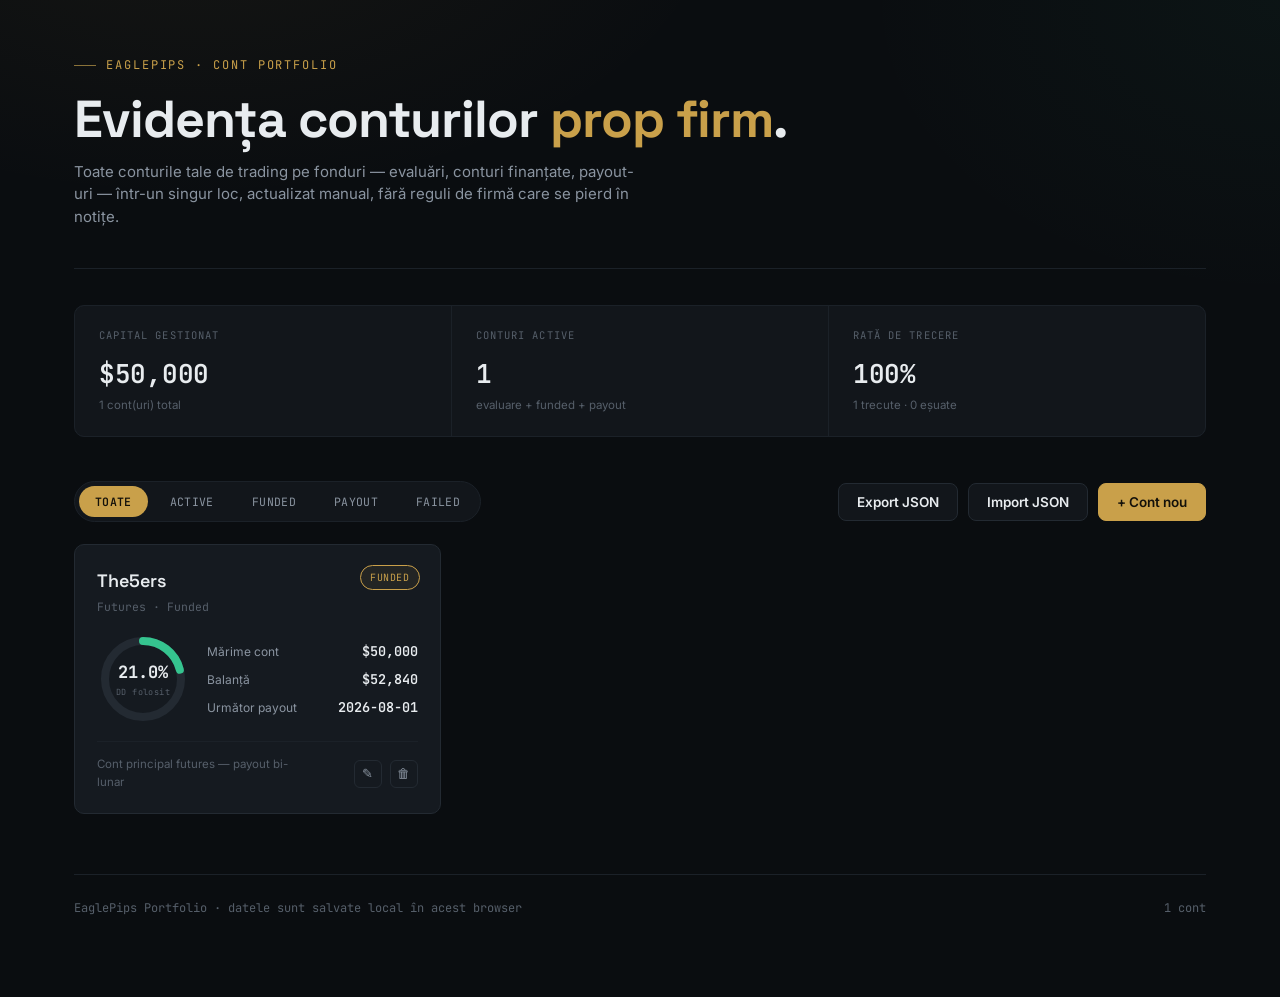
==== index.html @ a77b58e2 "Create index.html" ====
<!DOCTYPE html>
<html lang="ro">
<head>
<meta charset="UTF-8">
<meta name="viewport" content="width=device-width, initial-scale=1.0">
<title>EaglePips — Prop Firm Portfolio</title>
<link rel="preconnect" href="https://fonts.googleapis.com">
<link href="https://fonts.googleapis.com/css2?family=Space+Grotesk:wght@400;500;600;700&family=JetBrains+Mono:wght@400;500;600;700&family=Inter:wght@400;500;600&display=swap" rel="stylesheet">
<style>
  :root{
    --bg: #0a0d10;
    --bg-elevated: #12161b;
    --bg-card: #151a20;
    --border: #232a32;
    --border-soft: #1b2128;
    --text: #e8ecef;
    --text-dim: #8a94a0;
    --text-faint: #565f6a;
    --gold: #c9a04a;
    --gold-dim: #8a7239;
    --profit: #35c48f;
    --profit-dim: #1f6e50;
    --loss: #e35b5b;
    --loss-dim: #7a3434;
    --warn: #d4a640;
    --radius: 10px;
    --font-display: 'Space Grotesk', sans-serif;
    --font-mono: 'JetBrains Mono', monospace;
    --font-body: 'Inter', sans-serif;
  }

  *{box-sizing:border-box; margin:0; padding:0;}

  body{
    background: var(--bg);
    background-image:
      radial-gradient(ellipse 900px 500px at 15% -10%, rgba(201,160,74,0.06), transparent 60%),
      radial-gradient(ellipse 700px 500px at 100% 0%, rgba(53,196,143,0.04), transparent 60%);
    color: var(--text);
    font-family: var(--font-body);
    min-height: 100vh;
    line-height: 1.5;
  }

  .wrap{ max-width: 1180px; margin: 0 auto; padding: 0 24px 80px; }

  /* ---------- HEADER ---------- */
  header.hero{
    padding: 56px 0 40px;
    border-bottom: 1px solid var(--border-soft);
    margin-bottom: 36px;
    position: relative;
  }
  .eyebrow{
    font-family: var(--font-mono);
    font-size: 12px;
    letter-spacing: 0.16em;
    text-transform: uppercase;
    color: var(--gold);
    display: flex;
    align-items: center;
    gap: 10px;
    margin-bottom: 18px;
  }
  .eyebrow::before{
    content:"";
    width: 22px; height: 1px;
    background: var(--gold-dim);
  }
  h1.title{
    font-family: var(--font-display);
    font-weight: 700;
    font-size: clamp(32px, 5vw, 52px);
    letter-spacing: -0.02em;
    line-height: 1.05;
    max-width: 720px;
  }
  h1.title .accent{ color: var(--gold); }
  .subtitle{
    color: var(--text-dim);
    max-width: 560px;
    margin-top: 14px;
    font-size: 15px;
  }

  /* ---------- SUMMARY STRIP ---------- */
  .summary{
    display: grid;
    grid-template-columns: repeat(3, 1fr);
    gap: 1px;
    background: var(--border-soft);
    border: 1px solid var(--border-soft);
    border-radius: var(--radius);
    overflow: hidden;
    margin-bottom: 44px;
  }
  .summary-cell{
    background: var(--bg-elevated);
    padding: 22px 24px;
  }
  .summary-cell .label{
    font-family: var(--font-mono);
    font-size: 10.5px;
    letter-spacing: 0.1em;
    text-transform: uppercase;
    color: var(--text-faint);
    margin-bottom: 10px;
  }
  .summary-cell .value{
    font-family: var(--font-mono);
    font-size: 26px;
    font-weight: 600;
    letter-spacing: -0.01em;
  }
  .summary-cell .value.pos{ color: var(--profit); }
  .summary-cell .value.neg{ color: var(--loss); }
  .summary-cell .sub{ font-size: 11.5px; color: var(--text-faint); margin-top: 4px; }

  @media (max-width: 720px){
    .summary{ grid-template-columns: repeat(2, 1fr); }
  }

  /* ---------- CONTROLS ---------- */
  .controls{
    display: flex;
    align-items: center;
    justify-content: space-between;
    flex-wrap: wrap;
    gap: 14px;
    margin-bottom: 22px;
  }
  .tabs{
    display: flex;
    gap: 6px;
    background: var(--bg-elevated);
    border: 1px solid var(--border-soft);
    border-radius: 999px;
    padding: 4px;
  }
  .tab{
    font-family: var(--font-mono);
    font-size: 11.5px;
    letter-spacing: 0.03em;
    text-transform: uppercase;
    color: var(--text-dim);
    background: transparent;
    border: none;
    padding: 8px 16px;
    border-radius: 999px;
    cursor: pointer;
    transition: all .15s ease;
  }
  .tab:hover{ color: var(--text); }
  .tab.active{ background: var(--gold); color: #14110a; font-weight: 600; }

  .btn-row{ display:flex; gap: 10px; }
  button.btn{
    font-family: var(--font-body);
    font-size: 13.5px;
    font-weight: 600;
    padding: 10px 18px;
    border-radius: 8px;
    border: 1px solid var(--border);
    background: var(--bg-elevated);
    color: var(--text);
    cursor: pointer;
    transition: all .15s ease;
  }
  button.btn:hover{ border-color: var(--gold-dim); }
  button.btn.primary{
    background: var(--gold);
    color: #14110a;
    border-color: var(--gold);
  }
  button.btn.primary:hover{ background: #d9b463; }
  button.btn.ghost{ background: transparent; }
  button.btn.small{ padding: 6px 12px; font-size: 12px; }

  /* ---------- GRID / CARDS ---------- */
  .grid{
    display: grid;
    grid-template-columns: repeat(auto-fill, minmax(320px, 1fr));
    gap: 16px;
  }

  .card{
    background: var(--bg-card);
    border: 1px solid var(--border);
    border-radius: var(--radius);
    padding: 22px;
    position: relative;
    transition: border-color .15s ease, transform .15s ease;
  }
  .card:hover{ border-color: #313a44; }
  .card .status-pill{
    position: absolute;
    top: 20px; right: 20px;
    font-family: var(--font-mono);
    font-size: 10px;
    letter-spacing: 0.06em;
    text-transform: uppercase;
    padding: 4px 9px;
    border-radius: 999px;
    border: 1px solid;
  }
  .status-active{ color: var(--profit); border-color: var(--profit-dim); background: rgba(53,196,143,0.08); }
  .status-funded{ color: var(--gold); border-color: var(--gold-dim); background: rgba(201,160,74,0.08); }
  .status-failed{ color: var(--loss); border-color: var(--loss-dim); background: rgba(227,91,91,0.08); }
  .status-payout{ color: #6fb6e0; border-color: #2c5a76; background: rgba(111,182,224,0.08); }

  .card-head{ margin-bottom: 18px; padding-right: 90px; }
  .card-head .firm{
    font-family: var(--font-display);
    font-weight: 600;
    font-size: 18px;
  }
  .card-head .meta{
    font-family: var(--font-mono);
    font-size: 11.5px;
    color: var(--text-faint);
    margin-top: 4px;
  }

  .card-body{
    display: flex;
    gap: 18px;
    align-items: center;
    margin-bottom: 16px;
  }

  /* altimeter gauge */
  .gauge-wrap{ position: relative; width: 92px; height: 92px; flex-shrink: 0; }
  .gauge-wrap svg{ transform: rotate(-90deg); }
  .gauge-bg{ fill: none; stroke: var(--border); stroke-width: 8; }
  .gauge-fg{ fill: none; stroke-width: 8; stroke-linecap: round; transition: stroke-dashoffset .4s ease; }
  .gauge-label{
    position: absolute; inset: 0;
    display: flex; flex-direction: column; align-items: center; justify-content: center;
  }
  .gauge-label .pct{ font-family: var(--font-mono); font-size: 17px; font-weight: 700; }
  .gauge-label .tag{ font-family: var(--font-mono); font-size: 8.5px; color: var(--text-faint); letter-spacing: 0.05em; margin-top: 1px; }

  .stats-mini{ flex: 1; display: flex; flex-direction: column; gap: 8px; }
  .stats-mini .row{ display: flex; justify-content: space-between; align-items: baseline; }
  .stats-mini .k{ font-size: 12px; color: var(--text-dim); }
  .stats-mini .v{ font-family: var(--font-mono); font-size: 13.5px; font-weight: 600; }
  .v.pos{ color: var(--profit); }
  .v.neg{ color: var(--loss); }

  .card-foot{
    display: flex;
    justify-content: space-between;
    align-items: center;
    padding-top: 14px;
    border-top: 1px solid var(--border-soft);
  }
  .card-foot .note{ font-size: 11.5px; color: var(--text-faint); max-width: 60%; }
  .card-actions{ display: flex; gap: 8px; }
  .icon-btn{
    background: transparent;
    border: 1px solid var(--border);
    color: var(--text-dim);
    width: 28px; height: 28px;
    border-radius: 6px;
    cursor: pointer;
    display: flex; align-items: center; justify-content: center;
    font-size: 13px;
    transition: all .15s ease;
  }
  .icon-btn:hover{ border-color: var(--gold-dim); color: var(--gold); }

  .empty{
    text-align: center;
    padding: 70px 20px;
    color: var(--text-faint);
    border: 1px dashed var(--border);
    border-radius: var(--radius);
    font-size: 14px;
  }

  /* ---------- MODAL ---------- */
  .overlay{
    position: fixed; inset: 0;
    background: rgba(6,8,10,0.7);
    backdrop-filter: blur(3px);
    display: none;
    align-items: center; justify-content: center;
    z-index: 100;
    padding: 20px;
  }
  .overlay.open{ display: flex; }
  .modal{
    background: var(--bg-elevated);
    border: 1px solid var(--border);
    border-radius: 12px;
    width: 100%; max-width: 560px;
    max-height: 88vh;
    overflow-y: auto;
    padding: 30px;
  }
  .modal h2{ font-family: var(--font-display); font-size: 20px; margin-bottom: 22px; }
  .form-grid{ display: grid; grid-template-columns: 1fr 1fr; gap: 14px; }
  .form-grid .full{ grid-column: 1 / -1; }
  .field label{
    display: block;
    font-family: var(--font-mono);
    font-size: 10.5px;
    letter-spacing: 0.06em;
    text-transform: uppercase;
    color: var(--text-faint);
    margin-bottom: 6px;
  }
  .field input, .field select, .field textarea{
    width: 100%;
    background: var(--bg);
    border: 1px solid var(--border);
    border-radius: 7px;
    padding: 9px 11px;
    color: var(--text);
    font-family: var(--font-body);
    font-size: 13.5px;
  }
  .field textarea{ resize: vertical; min-height: 50px; }
  .field input:focus, .field select:focus, .field textarea:focus{
    outline: none; border-color: var(--gold-dim);
  }
  .modal-foot{ display: flex; justify-content: flex-end; gap: 10px; margin-top: 24px; }

  /* focus visibility */
  a:focus-visible, button:focus-visible, input:focus-visible, select:focus-visible{
    outline: 2px solid var(--gold); outline-offset: 2px;
  }

  footer{
    margin-top: 60px;
    padding-top: 24px;
    border-top: 1px solid var(--border-soft);
    color: var(--text-faint);
    font-size: 12px;
    font-family: var(--font-mono);
    display: flex;
    justify-content: space-between;
    flex-wrap: wrap;
    gap: 10px;
  }

  @media (prefers-reduced-motion: reduce){
    *{ transition: none !important; }
  }

  input[type="file"]{ display:none; }
</style>
</head>
<body>

<div class="wrap">

  <header class="hero">
    <div class="eyebrow">EaglePips · Cont Portfolio</div>
    <h1 class="title">Evidența conturilor <span class="accent">prop firm</span>.</h1>
    <p class="subtitle">Toate conturile tale de trading pe fonduri — evaluări, conturi finanțate, payout-uri — într-un singur loc, actualizat manual, fără reguli de firmă care se pierd în notițe.</p>
  </header>

  <section class="summary" id="summary">
    <!-- filled by JS -->
  </section>

  <div class="controls">
    <div class="tabs" id="tabs">
      <button class="tab active" data-filter="all">Toate</button>
      <button class="tab" data-filter="active">Active</button>
      <button class="tab" data-filter="funded">Funded</button>
      <button class="tab" data-filter="payout">Payout</button>
      <button class="tab" data-filter="failed">Failed</button>
    </div>
    <div class="btn-row">
      <button class="btn" id="exportBtn">Export JSON</button>
      <button class="btn" id="importBtn">Import JSON</button>
      <input type="file" id="importFile" accept="application/json">
      <button class="btn primary" id="addBtn">+ Cont nou</button>
    </div>
  </div>

  <div class="grid" id="grid"></div>

  <footer>
    <span>EaglePips Portfolio · datele sunt salvate local în acest browser</span>
    <span id="countFoot">0 conturi</span>
  </footer>
</div>

<!-- MODAL -->
<div class="overlay" id="overlay">
  <div class="modal">
    <h2 id="modalTitle">Cont nou</h2>
    <form id="accountForm">
      <input type="hidden" id="accountId">
      <div class="form-grid">
        <div class="field full">
          <label for="firm">Firmă</label>
          <input type="text" id="firm" placeholder="The5ers" required>
        </div>
        <div class="field">
          <label for="accType">Tip</label>
          <select id="accType">
            <option>Forex</option>
            <option>Futures</option>
            <option>Indices</option>
            <option>Crypto</option>
          </select>
        </div>
        <div class="field">
          <label for="phase">Fază</label>
          <select id="phase">
            <option>Evaluare — Faza 1</option>
            <option>Evaluare — Faza 2</option>
            <option>Funded</option>
          </select>
        </div>
        <div class="field">
          <label for="size">Mărime cont ($)</label>
          <input type="number" id="size" placeholder="50000" required>
        </div>
        <div class="field">
          <label for="balance">Balanță curentă ($)</label>
          <input type="number" id="balance" placeholder="52300" required>
        </div>
        <div class="field">
          <label for="maxDD">Max drawdown total (%)</label>
          <input type="number" id="maxDD" placeholder="10" step="0.1">
        </div>
        <div class="field">
          <label for="ddUsed">Drawdown folosit (%)</label>
          <input type="number" id="ddUsed" placeholder="3.2" step="0.1">
        </div>
        <div class="field">
          <label for="startDate">Data start</label>
          <input type="date" id="startDate">
        </div>
        <div class="field">
          <label for="payoutDate">Următorul payout</label>
          <input type="date" id="payoutDate">
        </div>
        <div class="field full">
          <label for="status">Status</label>
          <select id="status">
            <option value="active">Activ</option>
            <option value="funded">Funded</option>
            <option value="payout">Payout în așteptare</option>
            <option value="failed">Failed</option>
          </select>
        </div>
        <div class="field full">
          <label for="notes">Notițe</label>
          <textarea id="notes" placeholder="ex: cont futures, regulă trailing DD, discord support..."></textarea>
        </div>
      </div>
      <div class="modal-foot">
        <button type="button" class="btn ghost" id="cancelBtn">Anulează</button>
        <button type="submit" class="btn primary">Salvează</button>
      </div>
    </form>
  </div>
</div>

<script>
const STORAGE_KEY = 'eaglepips_propfirm_accounts';

function loadAccounts(){
  try{
    const raw = localStorage.getItem(STORAGE_KEY);
    return raw ? JSON.parse(raw) : [];
  }catch(e){ return []; }
}
function saveAccounts(list){
  localStorage.setItem(STORAGE_KEY, JSON.stringify(list));
}

let accounts = loadAccounts();
let currentFilter = 'all';

// seed with an example the first time so the page isn't empty/confusing
if(accounts.length === 0 && localStorage.getItem(STORAGE_KEY) === null){
  accounts = [
    {
      id: crypto.randomUUID(),
      firm: 'The5ers',
      accType: 'Futures',
      phase: 'Funded',
      size: 50000,
      balance: 52840,
      maxDD: 10,
      ddUsed: 2.1,
      startDate: '2026-04-01',
      payoutDate: '2026-08-01',
      status: 'funded',
      notes: 'Cont principal futures — payout bi-lunar'
    }
  ];
  saveAccounts(accounts);
}

const STATUS_LABEL = {
  active: 'Activ',
  funded: 'Funded',
  payout: 'Payout',
  failed: 'Failed'
};

function fmtMoney(n){
  return '$' + Number(n).toLocaleString('en-US', {maximumFractionDigits: 0});
}

function renderSummary(){
  const totalCapital = accounts.filter(a => a.status !== 'failed').reduce((s,a) => s + Number(a.size||0), 0);
  const activeCount = accounts.filter(a => a.status === 'active' || a.status === 'funded' || a.status === 'payout').length;
  const passed = accounts.filter(a => a.status === 'funded' || a.status === 'payout').length;
  const failed = accounts.filter(a => a.status === 'failed').length;
  const passRate = (passed + failed) > 0 ? Math.round((passed/(passed+failed))*100) : 0;

  const el = document.getElementById('summary');
  el.innerHTML = `
    <div class="summary-cell">
      <div class="label">Capital gestionat</div>
      <div class="value">${fmtMoney(totalCapital)}</div>
      <div class="sub">${accounts.length} cont(uri) total</div>
    </div>
    <div class="summary-cell">
      <div class="label">Conturi active</div>
      <div class="value">${activeCount}</div>
      <div class="sub">evaluare + funded + payout</div>
    </div>
    <div class="summary-cell">
      <div class="label">Rată de trecere</div>
      <div class="value">${passRate}%</div>
      <div class="sub">${passed} trecute · ${failed} eșuate</div>
    </div>
  `;
}

function gaugeSvg(pct, danger){
  const r = 38, c = 2*Math.PI*r;
  const clamped = Math.max(0, Math.min(100, pct));
  const offset = c - (clamped/100)*c;
  const color = danger ? 'var(--loss)' : (clamped > 70 ? 'var(--warn)' : 'var(--profit)');
  return `
    <div class="gauge-wrap">
      <svg width="92" height="92" viewBox="0 0 92 92">
        <circle class="gauge-bg" cx="46" cy="46" r="${r}"></circle>
        <circle class="gauge-fg" cx="46" cy="46" r="${r}"
          stroke="${color}"
          stroke-dasharray="${c}"
          stroke-dashoffset="${offset}"></circle>
      </svg>
      <div class="gauge-label">
        <div class="pct">${clamped.toFixed(1)}%</div>
        <div class="tag">DD folosit</div>
      </div>
    </div>
  `;
}

function renderGrid(){
  const grid = document.getElementById('grid');
  const filtered = currentFilter === 'all' ? accounts : accounts.filter(a => a.status === currentFilter);

  document.getElementById('countFoot').textContent = accounts.length + (accounts.length === 1 ? ' cont' : ' conturi');

  if(filtered.length === 0){
    grid.innerHTML = `<div class="empty" style="grid-column:1/-1">Niciun cont în această categorie. Apasă „+ Cont nou” ca să adaugi unul.</div>`;
    return;
  }

  grid.innerHTML = filtered.map(a => {
    const ddPct = Number(a.ddUsed||0) / (Number(a.maxDD||10)) * 100;
    const danger = ddPct >= 80;
    return `
    <div class="card" data-id="${a.id}">
      <span class="status-pill status-${a.status}">${STATUS_LABEL[a.status] || a.status}</span>
      <div class="card-head">
        <div class="firm">${escapeHtml(a.firm)}</div>
        <div class="meta">${a.accType} · ${a.phase}</div>
      </div>
      <div class="card-body">
        ${gaugeSvg(ddPct, danger)}
        <div class="stats-mini">
          <div class="row"><span class="k">Mărime cont</span><span class="v">${fmtMoney(a.size)}</span></div>
          <div class="row"><span class="k">Balanță</span><span class="v">${fmtMoney(a.balance)}</span></div>
          ${a.payoutDate ? `<div class="row"><span class="k">Următor payout</span><span class="v">${a.payoutDate}</span></div>` : ''}
        </div>
      </div>
      <div class="card-foot">
        <div class="note">${escapeHtml(a.notes || '')}</div>
        <div class="card-actions">
          <button class="icon-btn" onclick="editAccount('${a.id}')" title="Editează">✎</button>
          <button class="icon-btn" onclick="deleteAccount('${a.id}')" title="Șterge">🗑</button>
        </div>
      </div>
    </div>
    `;
  }).join('');
}

function escapeHtml(s){
  return String(s).replace(/[&<>"']/g, m => ({'&':'&amp;','<':'&lt;','>':'&gt;','"':'&quot;',"'":'&#39;'}[m]));
}

function render(){
  renderSummary();
  renderGrid();
}

// ---- tabs ----
document.getElementById('tabs').addEventListener('click', e => {
  if(e.target.classList.contains('tab')){
    document.querySelectorAll('.tab').forEach(t => t.classList.remove('active'));
    e.target.classList.add('active');
    currentFilter = e.target.dataset.filter;
    render();
  }
});

// ---- modal open/close ----
const overlay = document.getElementById('overlay');
const form = document.getElementById('accountForm');

function openModal(edit){
  document.getElementById('modalTitle').textContent = edit ? 'Editează cont' : 'Cont nou';
  overlay.classList.add('open');
}
function closeModal(){
  overlay.classList.remove('open');
  form.reset();
  document.getElementById('accountId').value = '';
}

document.getElementById('addBtn').addEventListener('click', () => {
  form.reset();
  document.getElementById('accountId').value = '';
  openModal(false);
});
document.getElementById('cancelBtn').addEventListener('click', closeModal);
overlay.addEventListener('click', e => { if(e.target === overlay) closeModal(); });

window.editAccount = function(id){
  const a = accounts.find(x => x.id === id);
  if(!a) return;
  document.getElementById('accountId').value = a.id;
  document.getElementById('firm').value = a.firm;
  document.getElementById('accType').value = a.accType;
  document.getElementById('phase').value = a.phase;
  document.getElementById('size').value = a.size;
  document.getElementById('balance').value = a.balance;
  document.getElementById('maxDD').value = a.maxDD;
  document.getElementById('ddUsed').value = a.ddUsed;
  document.getElementById('startDate').value = a.startDate || '';
  document.getElementById('payoutDate').value = a.payoutDate || '';
  document.getElementById('status').value = a.status;
  document.getElementById('notes').value = a.notes || '';
  openModal(true);
};

window.deleteAccount = function(id){
  if(!confirm('Ștergi acest cont din portofoliu?')) return;
  accounts = accounts.filter(a => a.id !== id);
  saveAccounts(accounts);
  render();
};

form.addEventListener('submit', e => {
  e.preventDefault();
  const id = document.getElementById('accountId').value;
  const data = {
    id: id || crypto.randomUUID(),
    firm: document.getElementById('firm').value.trim(),
    accType: document.getElementById('accType').value,
    phase: document.getElementById('phase').value,
    size: parseFloat(document.getElementById('size').value) || 0,
    balance: parseFloat(document.getElementById('balance').value) || 0,
    maxDD: parseFloat(document.getElementById('maxDD').value) || 10,
    ddUsed: parseFloat(document.getElementById('ddUsed').value) || 0,
    startDate: document.getElementById('startDate').value,
    payoutDate: document.getElementById('payoutDate').value,
    status: document.getElementById('status').value,
    notes: document.getElementById('notes').value.trim()
  };
  if(id){
    accounts = accounts.map(a => a.id === id ? data : a);
  }else{
    accounts.push(data);
  }
  saveAccounts(accounts);
  closeModal();
  render();
});

// ---- export / import ----
document.getElementById('exportBtn').addEventListener('click', () => {
  const blob = new Blob([JSON.stringify(accounts, null, 2)], {type: 'application/json'});
  const url = URL.createObjectURL(blob);
  const a = document.createElement('a');
  a.href = url;
  a.download = 'eaglepips-portfolio-' + new Date().toISOString().slice(0,10) + '.json';
  a.click();
  URL.revokeObjectURL(url);
});

document.getElementById('importBtn').addEventListener('click', () => {
  document.getElementById('importFile').click();
});
document.getElementById('importFile').addEventListener('change', e => {
  const file = e.target.files[0];
  if(!file) return;
  const reader = new FileReader();
  reader.onload = evt => {
    try{
      const parsed = JSON.parse(evt.target.result);
      if(Array.isArray(parsed)){
        accounts = parsed;
        saveAccounts(accounts);
        render();
        alert('Import reușit: ' + parsed.length + ' conturi.');
      }else{
        alert('Fișierul nu are formatul așteptat (listă de conturi).');
      }
    }catch(err){
      alert('Fișier JSON invalid.');
    }
  };
  reader.readAsText(file);
  e.target.value = '';
});

render();
</script>

</body>
</html>
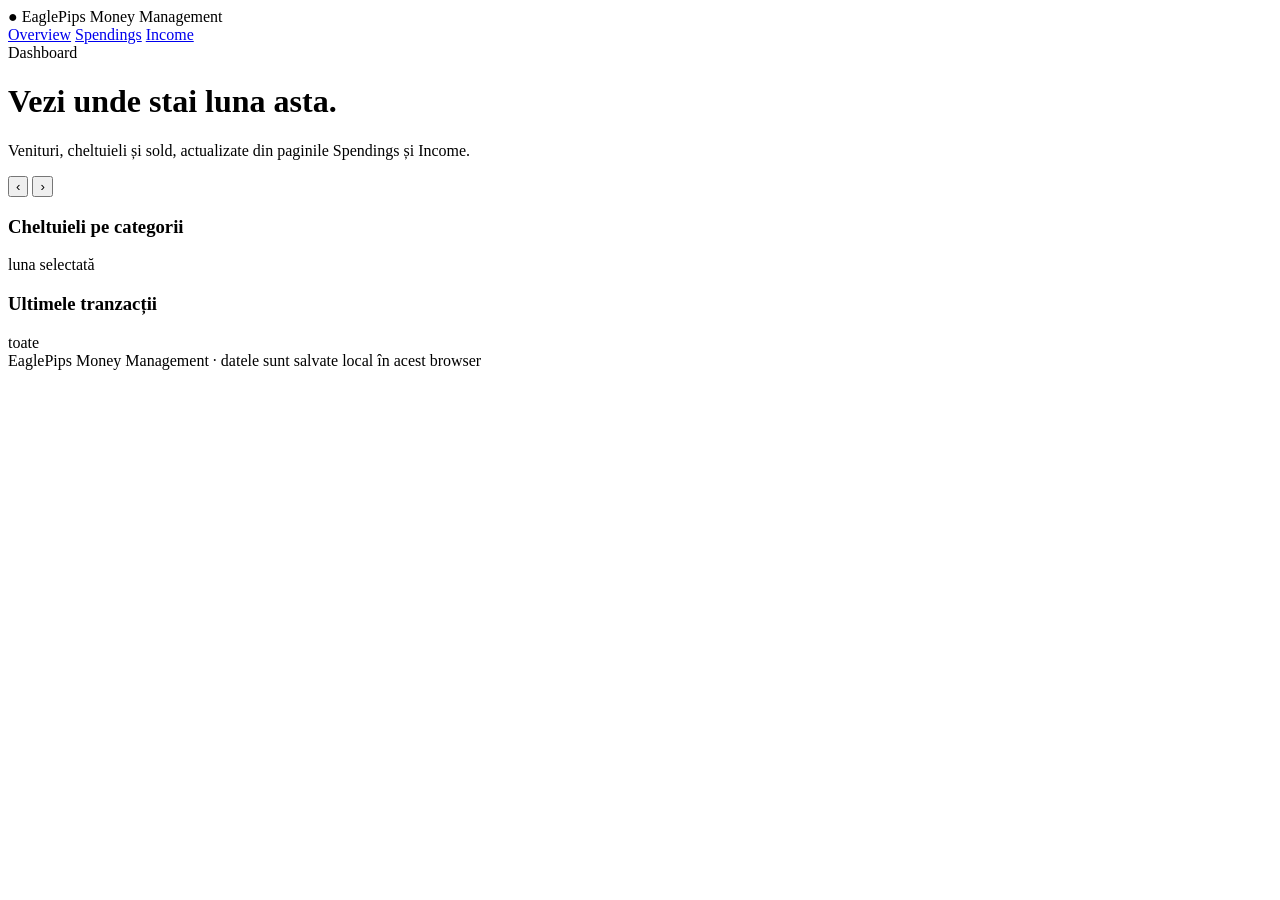
==== commit 4be394e1: "Add files via upload" ====
--- a/index.html
+++ b/index.html
@@ -3,736 +3,154 @@
 <head>
 <meta charset="UTF-8">
 <meta name="viewport" content="width=device-width, initial-scale=1.0">
-<title>EaglePips — Prop Firm Portfolio</title>
-<link rel="preconnect" href="https://fonts.googleapis.com">
-<link href="https://fonts.googleapis.com/css2?family=Space+Grotesk:wght@400;500;600;700&family=JetBrains+Mono:wght@400;500;600;700&family=Inter:wght@400;500;600&display=swap" rel="stylesheet">
-<style>
-  :root{
-    --bg: #0a0d10;
-    --bg-elevated: #12161b;
-    --bg-card: #151a20;
-    --border: #232a32;
-    --border-soft: #1b2128;
-    --text: #e8ecef;
-    --text-dim: #8a94a0;
-    --text-faint: #565f6a;
-    --gold: #c9a04a;
-    --gold-dim: #8a7239;
-    --profit: #35c48f;
-    --profit-dim: #1f6e50;
-    --loss: #e35b5b;
-    --loss-dim: #7a3434;
-    --warn: #d4a640;
-    --radius: 10px;
-    --font-display: 'Space Grotesk', sans-serif;
-    --font-mono: 'JetBrains Mono', monospace;
-    --font-body: 'Inter', sans-serif;
-  }
-
-  *{box-sizing:border-box; margin:0; padding:0;}
-
-  body{
-    background: var(--bg);
-    background-image:
-      radial-gradient(ellipse 900px 500px at 15% -10%, rgba(201,160,74,0.06), transparent 60%),
-      radial-gradient(ellipse 700px 500px at 100% 0%, rgba(53,196,143,0.04), transparent 60%);
-    color: var(--text);
-    font-family: var(--font-body);
-    min-height: 100vh;
-    line-height: 1.5;
-  }
-
-  .wrap{ max-width: 1180px; margin: 0 auto; padding: 0 24px 80px; }
-
-  /* ---------- HEADER ---------- */
-  header.hero{
-    padding: 56px 0 40px;
-    border-bottom: 1px solid var(--border-soft);
-    margin-bottom: 36px;
-    position: relative;
-  }
-  .eyebrow{
-    font-family: var(--font-mono);
-    font-size: 12px;
-    letter-spacing: 0.16em;
-    text-transform: uppercase;
-    color: var(--gold);
-    display: flex;
-    align-items: center;
-    gap: 10px;
-    margin-bottom: 18px;
-  }
-  .eyebrow::before{
-    content:"";
-    width: 22px; height: 1px;
-    background: var(--gold-dim);
-  }
-  h1.title{
-    font-family: var(--font-display);
-    font-weight: 700;
-    font-size: clamp(32px, 5vw, 52px);
-    letter-spacing: -0.02em;
-    line-height: 1.05;
-    max-width: 720px;
-  }
-  h1.title .accent{ color: var(--gold); }
-  .subtitle{
-    color: var(--text-dim);
-    max-width: 560px;
-    margin-top: 14px;
-    font-size: 15px;
-  }
-
-  /* ---------- SUMMARY STRIP ---------- */
-  .summary{
-    display: grid;
-    grid-template-columns: repeat(3, 1fr);
-    gap: 1px;
-    background: var(--border-soft);
-    border: 1px solid var(--border-soft);
-    border-radius: var(--radius);
-    overflow: hidden;
-    margin-bottom: 44px;
-  }
-  .summary-cell{
-    background: var(--bg-elevated);
-    padding: 22px 24px;
-  }
-  .summary-cell .label{
-    font-family: var(--font-mono);
-    font-size: 10.5px;
-    letter-spacing: 0.1em;
-    text-transform: uppercase;
-    color: var(--text-faint);
-    margin-bottom: 10px;
-  }
-  .summary-cell .value{
-    font-family: var(--font-mono);
-    font-size: 26px;
-    font-weight: 600;
-    letter-spacing: -0.01em;
-  }
-  .summary-cell .value.pos{ color: var(--profit); }
-  .summary-cell .value.neg{ color: var(--loss); }
-  .summary-cell .sub{ font-size: 11.5px; color: var(--text-faint); margin-top: 4px; }
-
-  @media (max-width: 720px){
-    .summary{ grid-template-columns: repeat(2, 1fr); }
-  }
-
-  /* ---------- CONTROLS ---------- */
-  .controls{
-    display: flex;
-    align-items: center;
-    justify-content: space-between;
-    flex-wrap: wrap;
-    gap: 14px;
-    margin-bottom: 22px;
-  }
-  .tabs{
-    display: flex;
-    gap: 6px;
-    background: var(--bg-elevated);
-    border: 1px solid var(--border-soft);
-    border-radius: 999px;
-    padding: 4px;
-  }
-  .tab{
-    font-family: var(--font-mono);
-    font-size: 11.5px;
-    letter-spacing: 0.03em;
-    text-transform: uppercase;
-    color: var(--text-dim);
-    background: transparent;
-    border: none;
-    padding: 8px 16px;
-    border-radius: 999px;
-    cursor: pointer;
-    transition: all .15s ease;
-  }
-  .tab:hover{ color: var(--text); }
-  .tab.active{ background: var(--gold); color: #14110a; font-weight: 600; }
-
-  .btn-row{ display:flex; gap: 10px; }
-  button.btn{
-    font-family: var(--font-body);
-    font-size: 13.5px;
-    font-weight: 600;
-    padding: 10px 18px;
-    border-radius: 8px;
-    border: 1px solid var(--border);
-    background: var(--bg-elevated);
-    color: var(--text);
-    cursor: pointer;
-    transition: all .15s ease;
-  }
-  button.btn:hover{ border-color: var(--gold-dim); }
-  button.btn.primary{
-    background: var(--gold);
-    color: #14110a;
-    border-color: var(--gold);
-  }
-  button.btn.primary:hover{ background: #d9b463; }
-  button.btn.ghost{ background: transparent; }
-  button.btn.small{ padding: 6px 12px; font-size: 12px; }
-
-  /* ---------- GRID / CARDS ---------- */
-  .grid{
-    display: grid;
-    grid-template-columns: repeat(auto-fill, minmax(320px, 1fr));
-    gap: 16px;
-  }
-
-  .card{
-    background: var(--bg-card);
-    border: 1px solid var(--border);
-    border-radius: var(--radius);
-    padding: 22px;
-    position: relative;
-    transition: border-color .15s ease, transform .15s ease;
-  }
-  .card:hover{ border-color: #313a44; }
-  .card .status-pill{
-    position: absolute;
-    top: 20px; right: 20px;
-    font-family: var(--font-mono);
-    font-size: 10px;
-    letter-spacing: 0.06em;
-    text-transform: uppercase;
-    padding: 4px 9px;
-    border-radius: 999px;
-    border: 1px solid;
-  }
-  .status-active{ color: var(--profit); border-color: var(--profit-dim); background: rgba(53,196,143,0.08); }
-  .status-funded{ color: var(--gold); border-color: var(--gold-dim); background: rgba(201,160,74,0.08); }
-  .status-failed{ color: var(--loss); border-color: var(--loss-dim); background: rgba(227,91,91,0.08); }
-  .status-payout{ color: #6fb6e0; border-color: #2c5a76; background: rgba(111,182,224,0.08); }
-
-  .card-head{ margin-bottom: 18px; padding-right: 90px; }
-  .card-head .firm{
-    font-family: var(--font-display);
-    font-weight: 600;
-    font-size: 18px;
-  }
-  .card-head .meta{
-    font-family: var(--font-mono);
-    font-size: 11.5px;
-    color: var(--text-faint);
-    margin-top: 4px;
-  }
-
-  .card-body{
-    display: flex;
-    gap: 18px;
-    align-items: center;
-    margin-bottom: 16px;
-  }
-
-  /* altimeter gauge */
-  .gauge-wrap{ position: relative; width: 92px; height: 92px; flex-shrink: 0; }
-  .gauge-wrap svg{ transform: rotate(-90deg); }
-  .gauge-bg{ fill: none; stroke: var(--border); stroke-width: 8; }
-  .gauge-fg{ fill: none; stroke-width: 8; stroke-linecap: round; transition: stroke-dashoffset .4s ease; }
-  .gauge-label{
-    position: absolute; inset: 0;
-    display: flex; flex-direction: column; align-items: center; justify-content: center;
-  }
-  .gauge-label .pct{ font-family: var(--font-mono); font-size: 17px; font-weight: 700; }
-  .gauge-label .tag{ font-family: var(--font-mono); font-size: 8.5px; color: var(--text-faint); letter-spacing: 0.05em; margin-top: 1px; }
-
-  .stats-mini{ flex: 1; display: flex; flex-direction: column; gap: 8px; }
-  .stats-mini .row{ display: flex; justify-content: space-between; align-items: baseline; }
-  .stats-mini .k{ font-size: 12px; color: var(--text-dim); }
-  .stats-mini .v{ font-family: var(--font-mono); font-size: 13.5px; font-weight: 600; }
-  .v.pos{ color: var(--profit); }
-  .v.neg{ color: var(--loss); }
-
-  .card-foot{
-    display: flex;
-    justify-content: space-between;
-    align-items: center;
-    padding-top: 14px;
-    border-top: 1px solid var(--border-soft);
-  }
-  .card-foot .note{ font-size: 11.5px; color: var(--text-faint); max-width: 60%; }
-  .card-actions{ display: flex; gap: 8px; }
-  .icon-btn{
-    background: transparent;
-    border: 1px solid var(--border);
-    color: var(--text-dim);
-    width: 28px; height: 28px;
-    border-radius: 6px;
-    cursor: pointer;
-    display: flex; align-items: center; justify-content: center;
-    font-size: 13px;
-    transition: all .15s ease;
-  }
-  .icon-btn:hover{ border-color: var(--gold-dim); color: var(--gold); }
-
-  .empty{
-    text-align: center;
-    padding: 70px 20px;
-    color: var(--text-faint);
-    border: 1px dashed var(--border);
-    border-radius: var(--radius);
-    font-size: 14px;
-  }
-
-  /* ---------- MODAL ---------- */
-  .overlay{
-    position: fixed; inset: 0;
-    background: rgba(6,8,10,0.7);
-    backdrop-filter: blur(3px);
-    display: none;
-    align-items: center; justify-content: center;
-    z-index: 100;
-    padding: 20px;
-  }
-  .overlay.open{ display: flex; }
-  .modal{
-    background: var(--bg-elevated);
-    border: 1px solid var(--border);
-    border-radius: 12px;
-    width: 100%; max-width: 560px;
-    max-height: 88vh;
-    overflow-y: auto;
-    padding: 30px;
-  }
-  .modal h2{ font-family: var(--font-display); font-size: 20px; margin-bottom: 22px; }
-  .form-grid{ display: grid; grid-template-columns: 1fr 1fr; gap: 14px; }
-  .form-grid .full{ grid-column: 1 / -1; }
-  .field label{
-    display: block;
-    font-family: var(--font-mono);
-    font-size: 10.5px;
-    letter-spacing: 0.06em;
-    text-transform: uppercase;
-    color: var(--text-faint);
-    margin-bottom: 6px;
-  }
-  .field input, .field select, .field textarea{
-    width: 100%;
-    background: var(--bg);
-    border: 1px solid var(--border);
-    border-radius: 7px;
-    padding: 9px 11px;
-    color: var(--text);
-    font-family: var(--font-body);
-    font-size: 13.5px;
-  }
-  .field textarea{ resize: vertical; min-height: 50px; }
-  .field input:focus, .field select:focus, .field textarea:focus{
-    outline: none; border-color: var(--gold-dim);
-  }
-  .modal-foot{ display: flex; justify-content: flex-end; gap: 10px; margin-top: 24px; }
-
-  /* focus visibility */
-  a:focus-visible, button:focus-visible, input:focus-visible, select:focus-visible{
-    outline: 2px solid var(--gold); outline-offset: 2px;
-  }
-
-  footer{
-    margin-top: 60px;
-    padding-top: 24px;
-    border-top: 1px solid var(--border-soft);
-    color: var(--text-faint);
-    font-size: 12px;
-    font-family: var(--font-mono);
-    display: flex;
-    justify-content: space-between;
-    flex-wrap: wrap;
-    gap: 10px;
-  }
-
-  @media (prefers-reduced-motion: reduce){
-    *{ transition: none !important; }
-  }
-
-  input[type="file"]{ display:none; }
-</style>
+<title>EaglePips — Overview</title>
+<link rel="stylesheet" href="assets/style.css">
 </head>
 <body>
+
+<nav class="topnav">
+  <div class="topnav-inner">
+    <div class="brand"><span class="dot">●</span> EaglePips <span class="sub">Money Management</span></div>
+    <div class="navlinks">
+      <a href="index.html" data-page="overview">Overview</a>
+      <a href="spendings.html" data-page="spendings">Spendings</a>
+      <a href="income.html" data-page="income">Income</a>
+    </div>
+  </div>
+</nav>
 
 <div class="wrap">
 
   <header class="hero">
-    <div class="eyebrow">EaglePips · Cont Portfolio</div>
-    <h1 class="title">Evidența conturilor <span class="accent">prop firm</span>.</h1>
-    <p class="subtitle">Toate conturile tale de trading pe fonduri — evaluări, conturi finanțate, payout-uri — într-un singur loc, actualizat manual, fără reguli de firmă care se pierd în notițe.</p>
+    <div class="eyebrow">Dashboard</div>
+    <h1 class="title">Vezi unde stai <span class="accent">luna asta</span>.</h1>
+    <p class="subtitle">Venituri, cheltuieli și sold, actualizate din paginile Spendings și Income.</p>
   </header>
 
-  <section class="summary" id="summary">
-    <!-- filled by JS -->
-  </section>
+  <div class="month-selector" id="monthSelector">
+    <button id="prevMonth" aria-label="Luna anterioară">‹</button>
+    <span class="label" id="monthLabel"></span>
+    <button id="nextMonth" aria-label="Luna următoare">›</button>
+  </div>
 
-  <div class="controls">
-    <div class="tabs" id="tabs">
-      <button class="tab active" data-filter="all">Toate</button>
-      <button class="tab" data-filter="active">Active</button>
-      <button class="tab" data-filter="funded">Funded</button>
-      <button class="tab" data-filter="payout">Payout</button>
-      <button class="tab" data-filter="failed">Failed</button>
+  <section class="summary" id="summary"></section>
+
+  <div class="two-col">
+    <div class="panel">
+      <div class="panel-head">
+        <h3>Cheltuieli pe categorii</h3>
+        <span class="hint">luna selectată</span>
+      </div>
+      <div id="categoryBreakdown"></div>
     </div>
-    <div class="btn-row">
-      <button class="btn" id="exportBtn">Export JSON</button>
-      <button class="btn" id="importBtn">Import JSON</button>
-      <input type="file" id="importFile" accept="application/json">
-      <button class="btn primary" id="addBtn">+ Cont nou</button>
+
+    <div class="panel">
+      <div class="panel-head">
+        <h3>Ultimele tranzacții</h3>
+        <span class="hint">toate</span>
+      </div>
+      <div class="tx-list" id="recentTx"></div>
     </div>
   </div>
 
-  <div class="grid" id="grid"></div>
-
   <footer>
-    <span>EaglePips Portfolio · datele sunt salvate local în acest browser</span>
-    <span id="countFoot">0 conturi</span>
+    <span>EaglePips Money Management · datele sunt salvate local în acest browser</span>
+    <span id="totalCount"></span>
   </footer>
 </div>
 
-<!-- MODAL -->
-<div class="overlay" id="overlay">
-  <div class="modal">
-    <h2 id="modalTitle">Cont nou</h2>
-    <form id="accountForm">
-      <input type="hidden" id="accountId">
-      <div class="form-grid">
-        <div class="field full">
-          <label for="firm">Firmă</label>
-          <input type="text" id="firm" placeholder="The5ers" required>
+<script src="assets/app.js"></script>
+<script>
+MM.highlightNav('overview');
+
+let currentMonth = MM.currentMonthKey();
+
+function render(){
+  const income = MM.loadIncome();
+  const spending = MM.loadSpending();
+
+  document.getElementById('monthLabel').textContent = MM.monthLabel(currentMonth);
+
+  const monthIncome = income.filter(t => MM.monthKey(t.date) === currentMonth);
+  const monthSpending = spending.filter(t => MM.monthKey(t.date) === currentMonth);
+
+  const totalIncomeMonth = monthIncome.reduce((s,t)=>s+Number(t.amount||0),0);
+  const totalSpendingMonth = monthSpending.reduce((s,t)=>s+Number(t.amount||0),0);
+  const netMonth = totalIncomeMonth - totalSpendingMonth;
+
+  const totalIncomeAll = income.reduce((s,t)=>s+Number(t.amount||0),0);
+  const totalSpendingAll = spending.reduce((s,t)=>s+Number(t.amount||0),0);
+  const balanceAll = totalIncomeAll - totalSpendingAll;
+
+  document.getElementById('summary').innerHTML = `
+    <div class="summary-cell">
+      <div class="label">Venituri luna asta</div>
+      <div class="value pos">${MM.fmtMoney(totalIncomeMonth)}</div>
+      <div class="sub">${monthIncome.length} tranzacții</div>
+    </div>
+    <div class="summary-cell">
+      <div class="label">Cheltuieli luna asta</div>
+      <div class="value neg">${MM.fmtMoney(totalSpendingMonth)}</div>
+      <div class="sub">${monthSpending.length} tranzacții</div>
+    </div>
+    <div class="summary-cell">
+      <div class="label">Sold net — luna asta</div>
+      <div class="value ${netMonth>=0?'pos':'neg'}">${netMonth>=0?'+':''}${MM.fmtMoney(netMonth)}</div>
+      <div class="sub">venituri − cheltuieli</div>
+    </div>
+    <div class="summary-cell">
+      <div class="label">Sold cumulat</div>
+      <div class="value ${balanceAll>=0?'pos':'neg'}">${balanceAll>=0?'+':''}${MM.fmtMoney(balanceAll)}</div>
+      <div class="sub">de la început</div>
+    </div>
+  `;
+
+  // category breakdown (spending, this month)
+  const byCat = {};
+  monthSpending.forEach(t => { byCat[t.category] = (byCat[t.category]||0) + Number(t.amount||0); });
+  const catEntries = Object.entries(byCat).sort((a,b)=>b[1]-a[1]);
+  const maxCat = catEntries.length ? catEntries[0][1] : 0;
+
+  const catEl = document.getElementById('categoryBreakdown');
+  if(catEntries.length === 0){
+    catEl.innerHTML = `<div class="empty">Nicio cheltuială înregistrată luna asta. <a href="spendings.html" style="color:var(--gold)">Adaugă una →</a></div>`;
+  }else{
+    catEl.innerHTML = catEntries.map(([cat,amt]) => `
+      <div class="bar-row">
+        <div class="bar-top"><span class="cat">${MM.escapeHtml(cat)}</span><span class="amt">${MM.fmtMoney(amt)}</span></div>
+        <div class="bar-track"><div class="bar-fill" style="width:${maxCat ? (amt/maxCat*100) : 0}%"></div></div>
+      </div>
+    `).join('');
+  }
+
+  // recent transactions (merged, all time, last 8)
+  const merged = [
+    ...income.map(t => ({...t, kind: 'income'})),
+    ...spending.map(t => ({...t, kind: 'spending'}))
+  ].sort((a,b) => (b.date||'').localeCompare(a.date||'')).slice(0,8);
+
+  const txEl = document.getElementById('recentTx');
+  if(merged.length === 0){
+    txEl.innerHTML = `<div class="empty">Nicio tranzacție încă. Adaugă din <a href="income.html" style="color:var(--gold)">Income</a> sau <a href="spendings.html" style="color:var(--gold)">Spendings</a>.</div>`;
+  }else{
+    txEl.innerHTML = merged.map(t => `
+      <div class="tx-row">
+        <div class="tx-left">
+          <span class="tx-cat">${MM.escapeHtml(t.category)}</span>
+          <span class="tx-meta">${MM.fmtDate(t.date)}${t.notes ? ' · ' + MM.escapeHtml(t.notes) : ''}</span>
         </div>
-        <div class="field">
-          <label for="accType">Tip</label>
-          <select id="accType">
-            <option>Forex</option>
-            <option>Futures</option>
-            <option>Indices</option>
-            <option>Crypto</option>
-          </select>
-        </div>
-        <div class="field">
-          <label for="phase">Fază</label>
-          <select id="phase">
-            <option>Evaluare — Faza 1</option>
-            <option>Evaluare — Faza 2</option>
-            <option>Funded</option>
-          </select>
-        </div>
-        <div class="field">
-          <label for="size">Mărime cont ($)</label>
-          <input type="number" id="size" placeholder="50000" required>
-        </div>
-        <div class="field">
-          <label for="balance">Balanță curentă ($)</label>
-          <input type="number" id="balance" placeholder="52300" required>
-        </div>
-        <div class="field">
-          <label for="maxDD">Max drawdown total (%)</label>
-          <input type="number" id="maxDD" placeholder="10" step="0.1">
-        </div>
-        <div class="field">
-          <label for="ddUsed">Drawdown folosit (%)</label>
-          <input type="number" id="ddUsed" placeholder="3.2" step="0.1">
-        </div>
-        <div class="field">
-          <label for="startDate">Data start</label>
-          <input type="date" id="startDate">
-        </div>
-        <div class="field">
-          <label for="payoutDate">Următorul payout</label>
-          <input type="date" id="payoutDate">
-        </div>
-        <div class="field full">
-          <label for="status">Status</label>
-          <select id="status">
-            <option value="active">Activ</option>
-            <option value="funded">Funded</option>
-            <option value="payout">Payout în așteptare</option>
-            <option value="failed">Failed</option>
-          </select>
-        </div>
-        <div class="field full">
-          <label for="notes">Notițe</label>
-          <textarea id="notes" placeholder="ex: cont futures, regulă trailing DD, discord support..."></textarea>
-        </div>
+        <span class="tx-amt ${t.kind}">${t.kind==='income'?'+':'−'}${MM.fmtMoney(t.amount)}</span>
       </div>
-      <div class="modal-foot">
-        <button type="button" class="btn ghost" id="cancelBtn">Anulează</button>
-        <button type="submit" class="btn primary">Salvează</button>
-      </div>
-    </form>
-  </div>
-</div>
+    `).join('');
+  }
 
-<script>
-const STORAGE_KEY = 'eaglepips_propfirm_accounts';
-
-function loadAccounts(){
-  try{
-    const raw = localStorage.getItem(STORAGE_KEY);
-    return raw ? JSON.parse(raw) : [];
-  }catch(e){ return []; }
-}
-function saveAccounts(list){
-  localStorage.setItem(STORAGE_KEY, JSON.stringify(list));
+  document.getElementById('totalCount').textContent = (income.length + spending.length) + ' tranzacții total';
 }
 
-let accounts = loadAccounts();
-let currentFilter = 'all';
-
-// seed with an example the first time so the page isn't empty/confusing
-if(accounts.length === 0 && localStorage.getItem(STORAGE_KEY) === null){
-  accounts = [
-    {
-      id: crypto.randomUUID(),
-      firm: 'The5ers',
-      accType: 'Futures',
-      phase: 'Funded',
-      size: 50000,
-      balance: 52840,
-      maxDD: 10,
-      ddUsed: 2.1,
-      startDate: '2026-04-01',
-      payoutDate: '2026-08-01',
-      status: 'funded',
-      notes: 'Cont principal futures — payout bi-lunar'
-    }
-  ];
-  saveAccounts(accounts);
-}
-
-const STATUS_LABEL = {
-  active: 'Activ',
-  funded: 'Funded',
-  payout: 'Payout',
-  failed: 'Failed'
-};
-
-function fmtMoney(n){
-  return '$' + Number(n).toLocaleString('en-US', {maximumFractionDigits: 0});
-}
-
-function renderSummary(){
-  const totalCapital = accounts.filter(a => a.status !== 'failed').reduce((s,a) => s + Number(a.size||0), 0);
-  const activeCount = accounts.filter(a => a.status === 'active' || a.status === 'funded' || a.status === 'payout').length;
-  const passed = accounts.filter(a => a.status === 'funded' || a.status === 'payout').length;
-  const failed = accounts.filter(a => a.status === 'failed').length;
-  const passRate = (passed + failed) > 0 ? Math.round((passed/(passed+failed))*100) : 0;
-
-  const el = document.getElementById('summary');
-  el.innerHTML = `
-    <div class="summary-cell">
-      <div class="label">Capital gestionat</div>
-      <div class="value">${fmtMoney(totalCapital)}</div>
-      <div class="sub">${accounts.length} cont(uri) total</div>
-    </div>
-    <div class="summary-cell">
-      <div class="label">Conturi active</div>
-      <div class="value">${activeCount}</div>
-      <div class="sub">evaluare + funded + payout</div>
-    </div>
-    <div class="summary-cell">
-      <div class="label">Rată de trecere</div>
-      <div class="value">${passRate}%</div>
-      <div class="sub">${passed} trecute · ${failed} eșuate</div>
-    </div>
-  `;
-}
-
-function gaugeSvg(pct, danger){
-  const r = 38, c = 2*Math.PI*r;
-  const clamped = Math.max(0, Math.min(100, pct));
-  const offset = c - (clamped/100)*c;
-  const color = danger ? 'var(--loss)' : (clamped > 70 ? 'var(--warn)' : 'var(--profit)');
-  return `
-    <div class="gauge-wrap">
-      <svg width="92" height="92" viewBox="0 0 92 92">
-        <circle class="gauge-bg" cx="46" cy="46" r="${r}"></circle>
-        <circle class="gauge-fg" cx="46" cy="46" r="${r}"
-          stroke="${color}"
-          stroke-dasharray="${c}"
-          stroke-dashoffset="${offset}"></circle>
-      </svg>
-      <div class="gauge-label">
-        <div class="pct">${clamped.toFixed(1)}%</div>
-        <div class="tag">DD folosit</div>
-      </div>
-    </div>
-  `;
-}
-
-function renderGrid(){
-  const grid = document.getElementById('grid');
-  const filtered = currentFilter === 'all' ? accounts : accounts.filter(a => a.status === currentFilter);
-
-  document.getElementById('countFoot').textContent = accounts.length + (accounts.length === 1 ? ' cont' : ' conturi');
-
-  if(filtered.length === 0){
-    grid.innerHTML = `<div class="empty" style="grid-column:1/-1">Niciun cont în această categorie. Apasă „+ Cont nou” ca să adaugi unul.</div>`;
-    return;
-  }
-
-  grid.innerHTML = filtered.map(a => {
-    const ddPct = Number(a.ddUsed||0) / (Number(a.maxDD||10)) * 100;
-    const danger = ddPct >= 80;
-    return `
-    <div class="card" data-id="${a.id}">
-      <span class="status-pill status-${a.status}">${STATUS_LABEL[a.status] || a.status}</span>
-      <div class="card-head">
-        <div class="firm">${escapeHtml(a.firm)}</div>
-        <div class="meta">${a.accType} · ${a.phase}</div>
-      </div>
-      <div class="card-body">
-        ${gaugeSvg(ddPct, danger)}
-        <div class="stats-mini">
-          <div class="row"><span class="k">Mărime cont</span><span class="v">${fmtMoney(a.size)}</span></div>
-          <div class="row"><span class="k">Balanță</span><span class="v">${fmtMoney(a.balance)}</span></div>
-          ${a.payoutDate ? `<div class="row"><span class="k">Următor payout</span><span class="v">${a.payoutDate}</span></div>` : ''}
-        </div>
-      </div>
-      <div class="card-foot">
-        <div class="note">${escapeHtml(a.notes || '')}</div>
-        <div class="card-actions">
-          <button class="icon-btn" onclick="editAccount('${a.id}')" title="Editează">✎</button>
-          <button class="icon-btn" onclick="deleteAccount('${a.id}')" title="Șterge">🗑</button>
-        </div>
-      </div>
-    </div>
-    `;
-  }).join('');
-}
-
-function escapeHtml(s){
-  return String(s).replace(/[&<>"']/g, m => ({'&':'&amp;','<':'&lt;','>':'&gt;','"':'&quot;',"'":'&#39;'}[m]));
-}
-
-function render(){
-  renderSummary();
-  renderGrid();
-}
-
-// ---- tabs ----
-document.getElementById('tabs').addEventListener('click', e => {
-  if(e.target.classList.contains('tab')){
-    document.querySelectorAll('.tab').forEach(t => t.classList.remove('active'));
-    e.target.classList.add('active');
-    currentFilter = e.target.dataset.filter;
-    render();
-  }
-});
-
-// ---- modal open/close ----
-const overlay = document.getElementById('overlay');
-const form = document.getElementById('accountForm');
-
-function openModal(edit){
-  document.getElementById('modalTitle').textContent = edit ? 'Editează cont' : 'Cont nou';
-  overlay.classList.add('open');
-}
-function closeModal(){
-  overlay.classList.remove('open');
-  form.reset();
-  document.getElementById('accountId').value = '';
-}
-
-document.getElementById('addBtn').addEventListener('click', () => {
-  form.reset();
-  document.getElementById('accountId').value = '';
-  openModal(false);
-});
-document.getElementById('cancelBtn').addEventListener('click', closeModal);
-overlay.addEventListener('click', e => { if(e.target === overlay) closeModal(); });
-
-window.editAccount = function(id){
-  const a = accounts.find(x => x.id === id);
-  if(!a) return;
-  document.getElementById('accountId').value = a.id;
-  document.getElementById('firm').value = a.firm;
-  document.getElementById('accType').value = a.accType;
-  document.getElementById('phase').value = a.phase;
-  document.getElementById('size').value = a.size;
-  document.getElementById('balance').value = a.balance;
-  document.getElementById('maxDD').value = a.maxDD;
-  document.getElementById('ddUsed').value = a.ddUsed;
-  document.getElementById('startDate').value = a.startDate || '';
-  document.getElementById('payoutDate').value = a.payoutDate || '';
-  document.getElementById('status').value = a.status;
-  document.getElementById('notes').value = a.notes || '';
-  openModal(true);
-};
-
-window.deleteAccount = function(id){
-  if(!confirm('Ștergi acest cont din portofoliu?')) return;
-  accounts = accounts.filter(a => a.id !== id);
-  saveAccounts(accounts);
-  render();
-};
-
-form.addEventListener('submit', e => {
-  e.preventDefault();
-  const id = document.getElementById('accountId').value;
-  const data = {
-    id: id || crypto.randomUUID(),
-    firm: document.getElementById('firm').value.trim(),
-    accType: document.getElementById('accType').value,
-    phase: document.getElementById('phase').value,
-    size: parseFloat(document.getElementById('size').value) || 0,
-    balance: parseFloat(document.getElementById('balance').value) || 0,
-    maxDD: parseFloat(document.getElementById('maxDD').value) || 10,
-    ddUsed: parseFloat(document.getElementById('ddUsed').value) || 0,
-    startDate: document.getElementById('startDate').value,
-    payoutDate: document.getElementById('payoutDate').value,
-    status: document.getElementById('status').value,
-    notes: document.getElementById('notes').value.trim()
-  };
-  if(id){
-    accounts = accounts.map(a => a.id === id ? data : a);
-  }else{
-    accounts.push(data);
-  }
-  saveAccounts(accounts);
-  closeModal();
-  render();
-});
-
-// ---- export / import ----
-document.getElementById('exportBtn').addEventListener('click', () => {
-  const blob = new Blob([JSON.stringify(accounts, null, 2)], {type: 'application/json'});
-  const url = URL.createObjectURL(blob);
-  const a = document.createElement('a');
-  a.href = url;
-  a.download = 'eaglepips-portfolio-' + new Date().toISOString().slice(0,10) + '.json';
-  a.click();
-  URL.revokeObjectURL(url);
-});
-
-document.getElementById('importBtn').addEventListener('click', () => {
-  document.getElementById('importFile').click();
-});
-document.getElementById('importFile').addEventListener('change', e => {
-  const file = e.target.files[0];
-  if(!file) return;
-  const reader = new FileReader();
-  reader.onload = evt => {
-    try{
-      const parsed = JSON.parse(evt.target.result);
-      if(Array.isArray(parsed)){
-        accounts = parsed;
-        saveAccounts(accounts);
-        render();
-        alert('Import reușit: ' + parsed.length + ' conturi.');
-      }else{
-        alert('Fișierul nu are formatul așteptat (listă de conturi).');
-      }
-    }catch(err){
-      alert('Fișier JSON invalid.');
-    }
-  };
-  reader.readAsText(file);
-  e.target.value = '';
-});
+document.getElementById('prevMonth').addEventListener('click', () => { currentMonth = MM.shiftMonthKey(currentMonth, -1); render(); });
+document.getElementById('nextMonth').addEventListener('click', () => { currentMonth = MM.shiftMonthKey(currentMonth, 1); render(); });
 
 render();
 </script>
-
 </body>
 </html>
